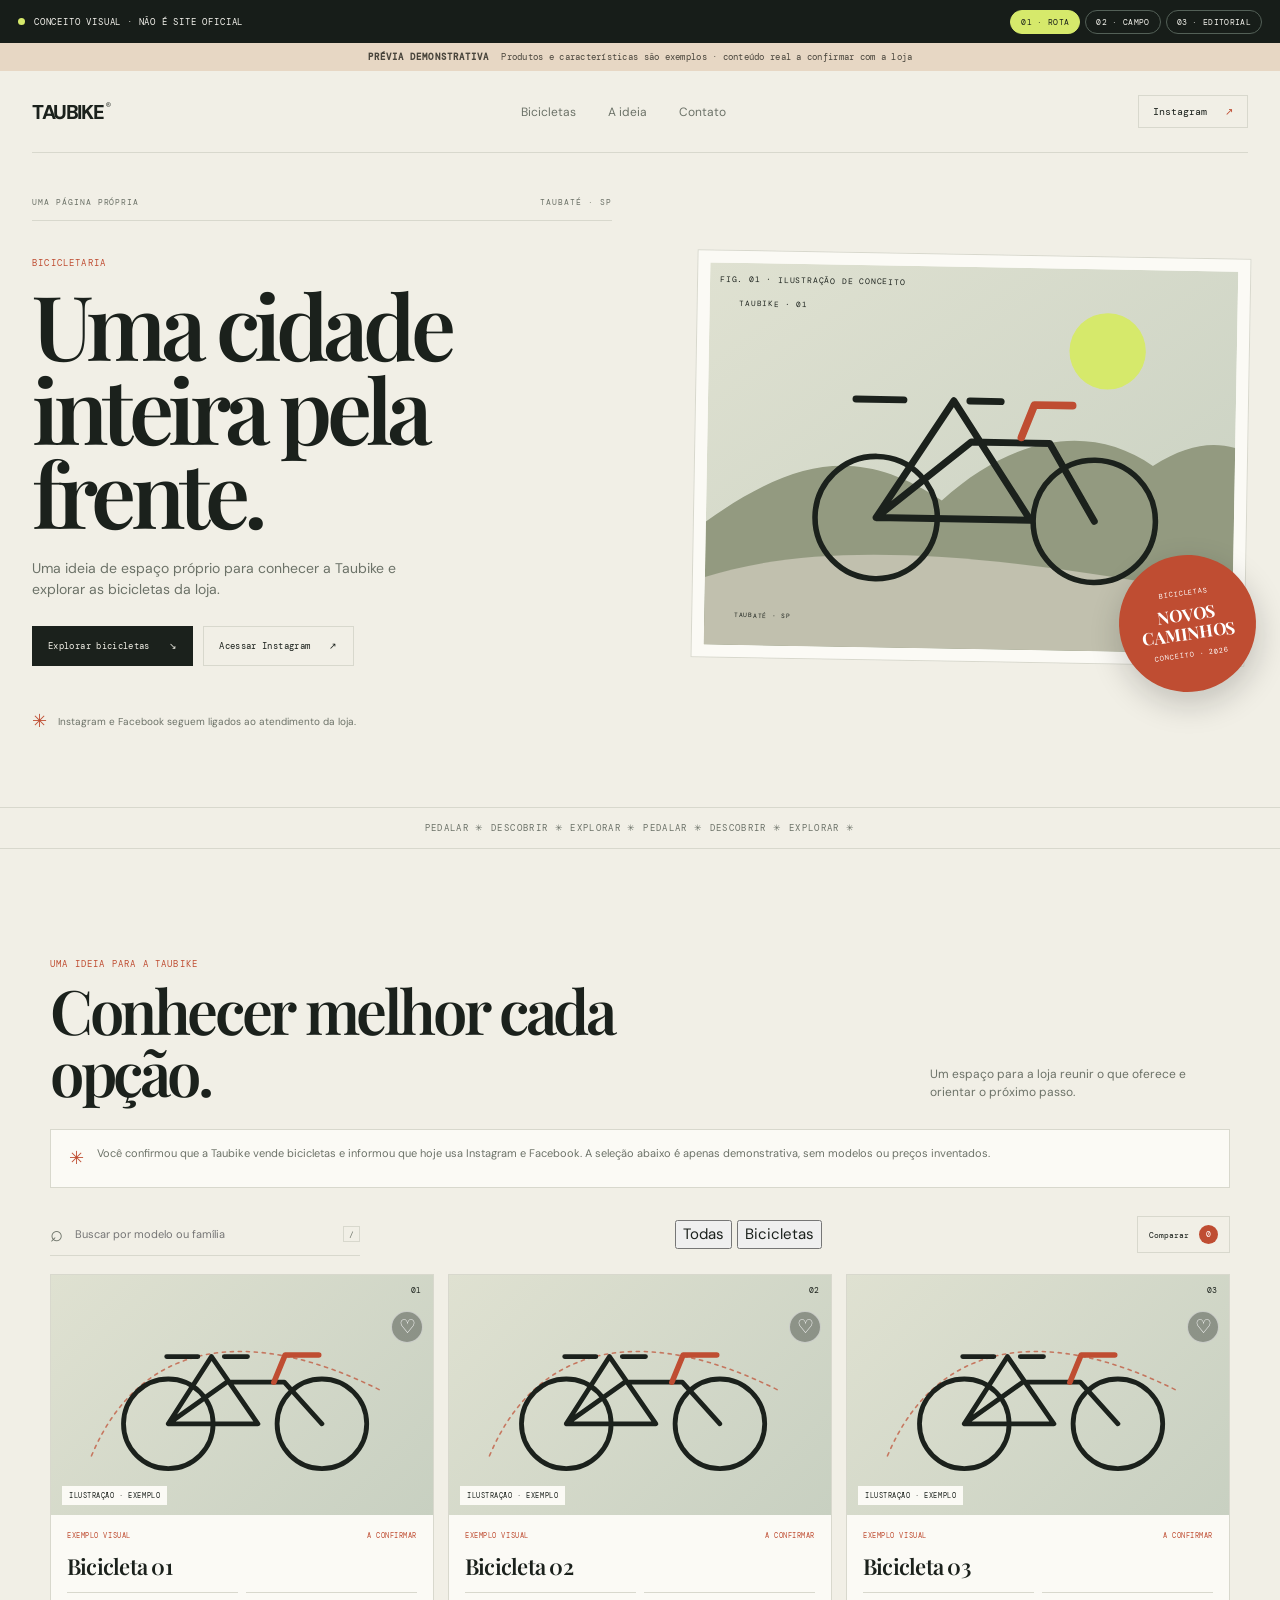
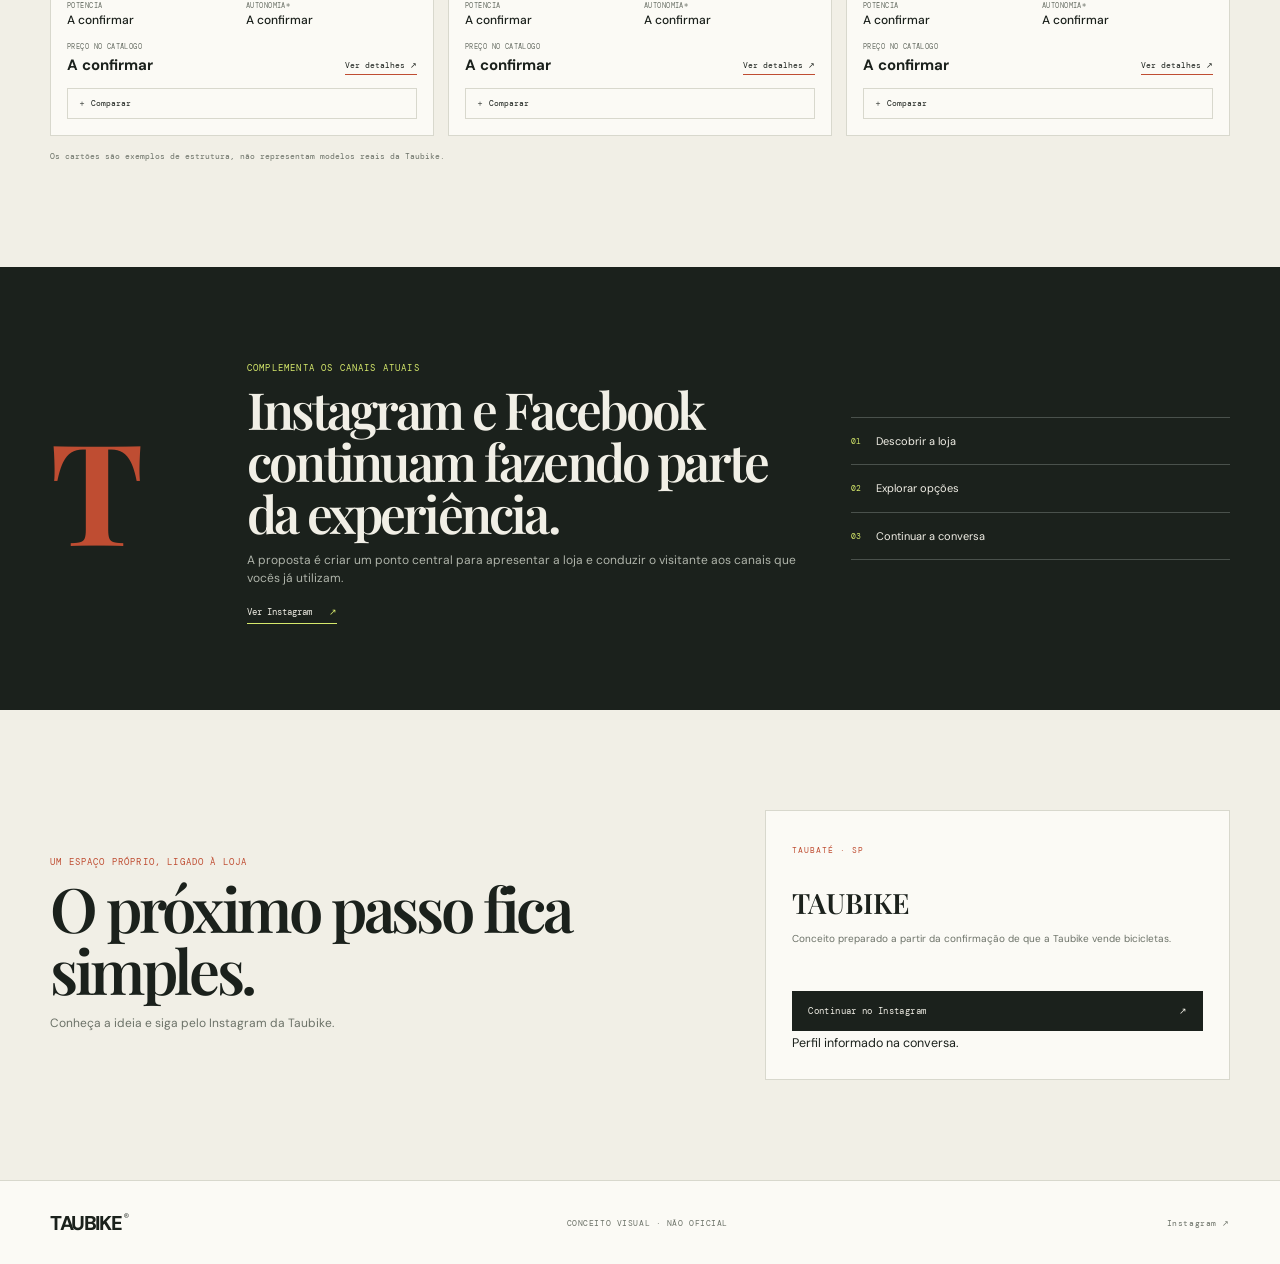
==== index.html @ 094110fe "Publish concept preview" ====
<!doctype html>
<html lang="pt-BR">
<head>
  <meta charset="utf-8"><meta name="robots" content="noindex,nofollow"><meta name="viewport" content="width=device-width, initial-scale=1">
  <meta name="theme-color" content="#e9e6db">
  <meta name="description" content="Conceito demonstrativo para uma presença digital própria da Taubike. Produtos e serviços a confirmar com a loja.">
  <title>Taubike — conceito digital</title>
  <link rel="stylesheet" href="site.css">
</head>
<body data-lead="taubike">
  <div id="app"></div>
  <script src="app.js" defer></script>
</body>
</html>
---- site.css ----
@import url('https://fonts.googleapis.com/css2?family=DM+Mono:wght@400;500&family=DM+Sans:wght@400;500;600;700&family=Manrope:wght@400;500;600;700;800&family=Playfair+Display:wght@500;600;700&display=swap');
:root{--ink:#1b211c;--muted:#6c7268;--paper:#f1efe6;--surface:#fbfaf5;--line:#d8d8cd;--accent:#bf4d32;--lime:#d6e96b;--scene-a:#dfe1d1;--scene-b:#c8d0c1;--hill:#939a80;--ground:#c1c0ae;--serif:'Playfair Display',Georgia,serif;--sans:'DM Sans',Arial,sans-serif;--mono:'DM Mono',monospace}*{box-sizing:border-box}html{scroll-behavior:smooth}body{margin:0;background:var(--paper);color:var(--ink);font:15px/1.5 var(--sans)}body[data-theme="1"]{--ink:#edf0e8;--muted:#abb4a9;--paper:#161b19;--surface:#202725;--line:#3c4540;--accent:#d6e96b;--scene-a:#414a40;--scene-b:#202723;--hill:#5d6b5b;--ground:#303a34;--serif:'Manrope',Arial,sans-serif}body[data-theme="2"]{--ink:#24251f;--muted:#73756d;--paper:#f8f6ef;--surface:#fffefa;--line:#deddd3;--accent:#b45239;--scene-a:#eee0cc;--scene-b:#d1d9cc;--hill:#a0a38e;--ground:#d8d4c7;--serif:Georgia,serif}a{color:inherit;text-decoration:none}button,input{font:inherit}button{color:inherit}.concept-bar{min-height:43px;background:#171d19;color:#f4f3ed;padding:7px max(18px,calc((100% - 1280px)/2));display:flex;justify-content:space-between;align-items:center;gap:14px;font:9px var(--mono);letter-spacing:.09em}.concept-bar>span{display:flex;align-items:center;gap:9px}.concept-bar i{display:inline-block;width:7px;height:7px;border-radius:50%;background:var(--lime)}.directions{display:flex;gap:5px}.directions button{border:1px solid #536057;border-radius:99px;background:transparent;color:#f4f3ed;padding:6px 10px;font:8px var(--mono);letter-spacing:.04em;cursor:pointer}.directions button[aria-pressed="true"]{background:var(--lime);border-color:var(--lime);color:#19201a}.concept-note{background:#e7d7c4;color:#49453c;display:flex;justify-content:center;gap:12px;padding:8px 12px;text-align:center;font:9px var(--mono);letter-spacing:.03em}.concept-note strong{letter-spacing:.12em}.site-header{width:min(1280px,calc(100% - 64px));height:82px;margin:auto;border-bottom:1px solid var(--line);display:flex;align-items:center;justify-content:space-between}.wordmark{font:800 20px var(--sans);letter-spacing:-.07em}.wordmark sup{font:8px var(--mono);vertical-align:top;margin-left:3px}.site-header nav{display:flex;gap:32px;color:var(--muted);font-size:12px}.site-header nav a:hover,.footer a:hover{color:var(--accent)}.social-link{border:1px solid var(--line);padding:9px 14px;font:10px var(--mono)}.social-link span{color:var(--accent);margin-left:12px}.menu-button{display:none;border:0;background:transparent;font-size:21px}.hero{width:min(1280px,calc(100% - 64px));min-height:610px;margin:auto;padding:44px 0 72px;display:grid;grid-template-columns:1fr 1fr;gap:56px;align-items:center}.hero-kicker{display:flex;justify-content:space-between;gap:15px;border-bottom:1px solid var(--line);padding-bottom:13px;color:var(--muted);font:8px var(--mono);letter-spacing:.12em}.eyebrow{font:9px var(--mono);letter-spacing:.13em;color:var(--accent)}.hero-copy>.eyebrow{margin:36px 0 13px}.hero h1{font:600 clamp(56px,7vw,94px)/.94 var(--serif);letter-spacing:-.065em;margin:0}.hero-intro{color:var(--muted);font-size:14px;max-width:420px;margin:23px 0 26px}.hero-actions{display:flex;flex-wrap:wrap;gap:10px}.button{display:inline-flex;align-items:center;justify-content:space-between;gap:19px;padding:13px 15px;font:9px var(--mono);letter-spacing:.04em}.button.dark{background:var(--ink);color:var(--paper);border:1px solid var(--ink)}.button.dark:hover{background:var(--accent);border-color:var(--accent);color:white}.button.outline{border:1px solid var(--line)}.button.outline:hover{border-color:var(--accent);color:var(--accent)}.hero-caption{max-width:350px;margin-top:42px;display:flex;align-items:center;gap:11px;color:var(--muted);font-size:10px}.hero-caption span:first-child{color:var(--accent);font-size:18px}.hero-scene{position:relative;padding:14px 0 30px 26px}.scene-frame{position:relative;background:var(--surface);padding:12px;border:1px solid var(--line);transform:rotate(1deg)}.scene-frame svg{display:block;width:100%;height:auto}.sun{fill:var(--lime)}.hills{fill:var(--hill)}.ground{fill:var(--ground)}.bike{fill:none;stroke:var(--ink);stroke-width:10;stroke-linecap:round;stroke-linejoin:round}.bike circle{fill:none;stroke:var(--ink);stroke-width:8}.bike-accent{stroke:var(--accent);stroke-width:11;stroke-linecap:round}.scene-label,.scene-sub{font:11px var(--mono);letter-spacing:1px;fill:var(--ink)}.scene-sub{font-size:9px}.scene-index{position:absolute;left:22px;top:23px;font:8px var(--mono);letter-spacing:.1em}.roundel{position:absolute;right:-8px;bottom:0;width:137px;height:137px;background:var(--accent);color:#fff;border-radius:50%;display:flex;flex-direction:column;align-items:center;justify-content:center;text-align:center;transform:rotate(-8deg);box-shadow:0 12px 32px #1113}.roundel small{font:7px var(--mono);letter-spacing:.14em}.roundel b{white-space:pre-line;font:700 17px/1.1 var(--serif);margin:8px}.ticker{white-space:nowrap;overflow:hidden;border-block:1px solid var(--line);padding:14px;text-align:center;color:var(--muted);font:9px var(--mono);letter-spacing:.15em}.models{width:min(1180px,calc(100% - 64px));margin:auto;padding:100px 0 105px}.section-top{display:flex;justify-content:space-between;gap:40px;align-items:end;margin-bottom:25px}.section-top h2,.story-copy h2,.contact h2{font:600 clamp(38px,4.8vw,62px)/1.02 var(--serif);letter-spacing:-.055em;margin:9px 0 0;max-width:680px}.section-top>p{max-width:300px;color:var(--muted);font-size:12px;margin:0 0 3px}.factual-note{display:flex;gap:13px;background:var(--surface);border:1px solid var(--line);padding:15px 18px;margin-bottom:25px}.factual-note>span{color:var(--accent);font-size:18px}.factual-note p{margin:0;color:var(--muted);font-size:11px;max-width:960px}.search{display:flex;align-items:center;gap:10px;width:min(350px,100%);border-bottom:1px solid var(--line);padding:8px 0;margin:0 0 18px;color:var(--muted)}.search>span{font:22px Georgia}.search input{background:transparent;color:var(--ink);border:0;outline:0;width:100%;font-size:11px}.search kbd{font:8px var(--mono);border:1px solid var(--line);padding:2px 5px}.product-grid{display:grid;grid-template-columns:repeat(3,1fr);gap:14px}.product-card{min-width:0;background:var(--surface);border:1px solid var(--line)}.product-card[hidden]{display:none}.product-art{height:230px;position:relative;display:grid;place-items:center;overflow:hidden;background:linear-gradient(135deg,var(--scene-a),var(--scene-b))}.product-art svg{width:92%;max-height:200px;fill:none;stroke:var(--ink);stroke-width:6;stroke-linecap:round;stroke-linejoin:round}.product-art .orbit{stroke:var(--accent);stroke-width:2;stroke-dasharray:4 6;opacity:.7}.product-art .frame{stroke-width:6}.product-art .detail{stroke:var(--accent);stroke-width:7}.art-2{background:linear-gradient(145deg,#e6d7c7,#c8d0c1)}.art-3{background:linear-gradient(135deg,#e9e2d4,#d9ccc0)}.art-label,.product-number{position:absolute;font:7px var(--mono);letter-spacing:.08em;color:var(--ink)}.art-label{left:12px;bottom:10px;background:var(--surface);padding:5px 7px}.product-number{right:11px;top:10px}.product-info{padding:17px}.product-meta{display:flex;justify-content:space-between;gap:8px;color:var(--accent);font:7px var(--mono);letter-spacing:.09em}.product-info h3{font:600 22px/1.12 var(--serif);letter-spacing:-.035em;margin:17px 0 8px}.product-info p{font-size:10px;color:var(--muted);min-height:45px}.product-info>a,.story-copy>a{display:inline-flex;gap:17px;border-bottom:1px solid var(--accent);padding:5px 0;font:9px var(--mono)}.product-info>a span,.story-copy>a span{color:var(--accent)}.fine-print{margin:14px 0 0;color:var(--muted);font:8px/1.5 var(--mono)}.story{background:var(--ink);color:var(--paper);padding:86px 0}.story-inner{width:min(1180px,calc(100% - 64px));margin:auto;display:grid;grid-template-columns:.34fr 1.2fr .8fr;gap:36px;align-items:center}.story-mark{font:700 clamp(78px,11vw,150px)/1 var(--serif);letter-spacing:-.12em;color:var(--accent)}.story-copy .eyebrow{color:var(--lime)}.story-copy h2{font-size:clamp(34px,4vw,52px)}.story-copy>p:not(.eyebrow){color:#afb4aa;font-size:12px;max-width:550px}.story-copy>a{border-color:var(--lime)}.story-copy>a span{color:var(--lime)}.steps{border-top:1px solid #4a514c}.steps>div{padding:15px 0;border-bottom:1px solid #4a514c;display:flex;gap:15px;align-items:center;font-size:11px}.steps b{font:8px var(--mono);color:var(--lime)}.contact{width:min(1180px,calc(100% - 64px));margin:auto;padding:100px 0;display:grid;grid-template-columns:1fr .72fr;gap:70px;align-items:center}.contact h2{max-width:580px}.contact>div:first-child>p:last-child{font-size:12px;color:var(--muted)}.contact-card{background:var(--surface);border:1px solid var(--line);padding:26px}.contact-card>span{font:8px var(--mono);letter-spacing:.12em;color:var(--accent)}.contact-card h3{font:600 28px var(--serif);margin:24px 0 5px}.contact-card>p{min-height:40px;color:var(--muted);font-size:10px}.contact-card .button{width:100%;margin-top:10px}.footer{min-height:84px;background:var(--surface);border-top:1px solid var(--line);padding:15px max(32px,calc((100% - 1180px)/2));display:flex;justify-content:space-between;align-items:center;gap:12px}.footer>span,.footer>a:last-child{font:8px var(--mono);letter-spacing:.07em;color:var(--muted)}
body[data-theme="1"] .hero{grid-template-columns:.92fr 1.08fr}body[data-theme="1"] .scene-frame{transform:none;border:0;padding:0}body[data-theme="1"] .roundel{border-radius:2px;transform:none;right:10px;bottom:-17px}body[data-theme="1"] .product-card{overflow:hidden;border-radius:3px}body[data-theme="1"] .story{background:#252d28}body[data-theme="2"] .hero{grid-template-columns:1.12fr .88fr}body[data-theme="2"] .scene-frame{transform:rotate(-1deg)}body[data-theme="2"] .roundel{background:var(--lime);color:#283021;transform:none}body[data-theme="2"] .story{background:#e4e0d4;color:#23251f}body[data-theme="2"] .steps,body[data-theme="2"] .steps>div{border-color:var(--line)}body[data-theme="2"] .story-copy>p:not(.eyebrow){color:var(--muted)}body[data-theme="2"] .story-copy>a{color:var(--ink)}body[data-theme="2"] .story-copy>a span{color:var(--accent)}body[data-theme="2"] .steps b{color:var(--accent)}
@media(max-width:900px){.site-header,.hero{width:calc(100% - 42px)}.hero{grid-template-columns:1fr;gap:18px;padding-block:40px 55px}.hero-copy{max-width:700px}.hero-scene{width:92%;max-width:660px;margin-left:auto;padding-left:10px}.story-inner{grid-template-columns:.25fr 1fr;gap:20px}.steps{grid-column:2}.contact{gap:36px}.section-top h2{max-width:520px}}
@media(max-width:600px){.concept-bar{padding:9px 12px;align-items:flex-start;flex-direction:column;gap:8px;font-size:8px}.directions{display:grid;grid-template-columns:repeat(3,1fr);width:100%}.directions button{font-size:7px;padding:7px 3px}.concept-note{font-size:8px;line-height:1.4;align-items:flex-start}.concept-note strong{white-space:nowrap}.site-header,.hero{width:calc(100% - 32px)}.site-header{height:66px}.site-header nav{display:none;position:absolute;z-index:5;top:145px;left:16px;right:16px;background:var(--surface);padding:17px;border:1px solid var(--line);flex-direction:column;gap:15px}.site-header nav.open{display:flex}.social-link{margin-left:auto;margin-right:12px;padding:8px 9px;font-size:8px}.menu-button{display:block}.hero{padding-block:31px 42px;gap:8px}.hero-kicker{font-size:7px}.hero-copy>.eyebrow{margin-top:27px;font-size:8px}.hero h1{font-size:clamp(47px,14vw,72px)}.hero-intro{font-size:12px;max-width:330px}.button{padding:11px;font-size:8px;gap:10px}.hero-caption{font-size:9px;margin-top:23px}.hero-scene{width:100%;padding:13px 5px 31px 0}.roundel{width:106px;height:106px}.roundel b{font-size:13px}.scene-index{font-size:6px}.models{width:calc(100% - 32px);padding:68px 0 74px}.section-top{display:block}.section-top h2,.story-copy h2,.contact h2{font-size:clamp(34px,10vw,48px)}.section-top>p{margin-top:13px}.factual-note{padding:12px;gap:8px}.factual-note p{font-size:9px}.product-grid{grid-template-columns:1fr;gap:12px}.product-art{height:210px}.product-info p{min-height:0}.story{padding:65px 0}.story-inner{width:calc(100% - 32px);grid-template-columns:1fr;gap:13px}.story-mark{font-size:78px}.steps{grid-column:auto;margin-top:12px}.contact{width:calc(100% - 32px);padding:68px 0;grid-template-columns:1fr;gap:23px}.contact-card{padding:20px}.footer{min-height:0;flex-wrap:wrap;padding:18px 16px}.footer>span{width:100%;order:3;font-size:7px}}
@media(prefers-reduced-motion:reduce){*,*::before,*::after{scroll-behavior:auto!important;animation-duration:.01ms!important;animation-iteration-count:1!important;transition-duration:.01ms!important}}
.catalog-tools{display:flex;align-items:center;justify-content:space-between;gap:16px;margin:15px 0 18px}.catalog-tools .search{margin:0;flex:1;max-width:310px}.filters{display:flex;gap:5px;flex-wrap:wrap}.compare-open{border:1px solid var(--line);background:transparent;padding:8px 11px;font:8px var(--mono);cursor:pointer}.compare-open span{display:inline-grid;place-items:center;background:var(--accent);color:#fff;width:19px;height:19px;border-radius:50%;margin-left:5px}.product-visual{height:240px;position:relative;display:grid;place-items:center;overflow:hidden;background:linear-gradient(135deg,var(--scene-a),var(--scene-b))}.product-visual>img{width:100%;height:100%;object-fit:cover;transition:transform .5s}.product-card:hover .product-visual>img{transform:scale(1.035)}.product-visual>svg{width:90%;max-height:200px;fill:none;stroke:var(--ink);stroke-width:6;stroke-linecap:round;stroke-linejoin:round}.product-visual .orbit{stroke:var(--accent);stroke-width:2;stroke-dasharray:4 6;opacity:.7}.product-visual .frame{stroke-width:6}.product-visual .detail{stroke:var(--accent);stroke-width:7}.product-number{position:absolute;right:11px;top:10px;font:8px var(--mono);color:#fff;text-shadow:0 1px 6px #000}.product-visual:not(.has-image) .product-number{color:var(--ink);text-shadow:none}.art-label{position:absolute;left:11px;bottom:10px;background:var(--surface);color:var(--ink);padding:5px 7px;font:7px var(--mono);letter-spacing:.08em}.favorite{position:absolute;right:10px;top:36px;width:32px;height:32px;border:1px solid #ffffff88;border-radius:50%;background:#171d195c;color:#fff;font-size:19px;line-height:1;cursor:pointer}.favorite[aria-pressed="true"]{background:#bf4d32;border-color:#bf4d32}.product-meta{display:flex;justify-content:space-between;gap:8px;color:var(--accent);font:7px var(--mono);letter-spacing:.08em}.product-info{padding:16px}.product-info h3{font:600 22px/1.12 var(--serif);letter-spacing:-.035em;margin:14px 0 13px}.quick-specs{display:grid;grid-template-columns:1fr 1fr;gap:8px;margin-bottom:14px}.quick-specs span{display:flex;flex-direction:column;gap:2px;border-top:1px solid var(--line);padding-top:8px}.quick-specs small,.product-bottom small{font:7px var(--mono);letter-spacing:.06em;color:var(--muted)}.quick-specs b{font:500 12px var(--sans)}.product-bottom{display:flex;justify-content:space-between;align-items:end;gap:8px}.product-bottom>div{display:flex;flex-direction:column;gap:4px}.product-bottom strong{font:700 15px var(--sans)}.detail-button{border:0;border-bottom:1px solid var(--accent);background:transparent;padding:4px 0;font:8px var(--mono);cursor:pointer}.compare-check{width:100%;border:1px solid var(--line);background:transparent;padding:9px 10px;margin-top:13px;text-align:left;font:8px var(--mono);cursor:pointer}.compare-check.selected{background:var(--ink);border-color:var(--ink);color:var(--paper)}.compare-dock{position:fixed;z-index:10;bottom:15px;left:50%;transform:translateX(-50%);display:flex;align-items:center;gap:12px;background:var(--ink);color:var(--paper);padding:9px 12px 9px 17px;box-shadow:0 12px 35px #1015103d;font:9px var(--mono);white-space:nowrap}.compare-dock[hidden],.compare-shade[hidden]{display:none}.compare-dock button{border:1px solid #788074;background:transparent;color:inherit;padding:7px 10px;font:8px var(--mono);cursor:pointer}.compare-dock button:last-child{border:0;font-size:17px;padding:2px 6px}.compare-shade{position:fixed;z-index:11;inset:0;background:#0b100dc2}.compare-panel{position:fixed;z-index:12;top:0;right:0;bottom:0;width:min(630px,100%);background:var(--surface);border-left:1px solid var(--line);padding:25px;transform:translateX(102%);transition:transform .25s ease;display:flex;flex-direction:column;overflow:auto}.compare-panel.open{transform:translateX(0)}.panel-head{display:flex;justify-content:space-between;align-items:start;border-bottom:1px solid var(--line);padding-bottom:17px}.panel-head small{font:8px var(--mono);color:var(--accent);letter-spacing:.12em}.panel-head h2{font:600 34px var(--serif);margin:8px 0 0}.panel-head button{border:1px solid var(--line);background:transparent;width:34px;height:34px;font-size:19px;cursor:pointer}.compare-content{overflow:auto;flex:1}.compare-table{margin-top:16px;min-width:450px}.compare-row{display:grid;grid-template-columns:120px repeat(3,minmax(90px,1fr));border-bottom:1px solid var(--line)}.compare-row>*{padding:12px 8px;font-size:10px}.compare-row>span:first-child{font:7px var(--mono);color:var(--muted);letter-spacing:.05em}.compare-head-row{color:var(--accent);font:8px var(--mono)}.empty-compare{padding:20px 0;color:var(--muted);font-size:12px}.panel-bottom{border-top:1px solid var(--line);padding-top:14px}.panel-bottom p{font-size:10px;color:var(--muted)}.panel-bottom .button{width:100%}.detail-dialog{width:min(850px,calc(100% - 30px));max-height:calc(100% - 30px);padding:30px;background:var(--surface);color:var(--ink);border:1px solid var(--line)}.detail-dialog::backdrop{background:#0b100dc4}.dialog-close{float:right;width:34px;height:34px;border:1px solid var(--line);background:transparent;font-size:20px;cursor:pointer}.dialog-layout{display:grid;grid-template-columns:.88fr 1fr;gap:28px;align-items:center}.dialog-product-image{width:100%;aspect-ratio:1/1;object-fit:cover}.dialog-illustration{aspect-ratio:1/1;display:grid;place-items:center;background:var(--scene-a);color:var(--muted);font:10px var(--mono)}.dialog-layout h2{font:600 42px var(--serif);margin:8px 0}.dialog-price{font:700 20px var(--sans);margin:0}.dialog-price small{display:block;font:8px var(--mono);color:var(--muted);margin-top:3px}.dialog-specs{display:grid;grid-template-columns:1fr 1fr;gap:9px 15px;margin:20px 0}.dialog-specs div{border-top:1px solid var(--line);padding-top:7px;display:flex;flex-direction:column;gap:3px}.dialog-specs span,.dialog-source{font:8px var(--mono);color:var(--muted)}.dialog-specs b{font-size:11px}.dialog-description{font-size:10px;color:var(--muted)}.dialog-source{line-height:1.6}.dialog-layout .button{margin-top:8px}.product-card[hidden]{display:none}
@media(max-width:900px){.catalog-tools{flex-wrap:wrap}.catalog-tools .search{max-width:none;flex-basis:100%}.filters{flex:1}.product-visual{height:215px}}
@media(max-width:600px){.catalog-tools{gap:10px}.filters{width:100%;order:2}.compare-open{order:3}.product-visual{height:225px}.product-info h3{font-size:21px}.compare-dock{bottom:8px;width:calc(100% - 16px);justify-content:space-between;gap:5px;padding:8px 10px;font-size:8px}.compare-dock button{font-size:7px}.compare-panel{padding:18px}.panel-head h2{font-size:29px}.compare-table{min-width:430px}.detail-dialog{padding:15px}.dialog-layout{grid-template-columns:1fr;gap:16px}.dialog-product-image,.dialog-illustration{max-height:265px;aspect-ratio:1.35/1;object-fit:cover}.dialog-layout h2{font-size:34px}.dialog-specs{margin:13px 0}}
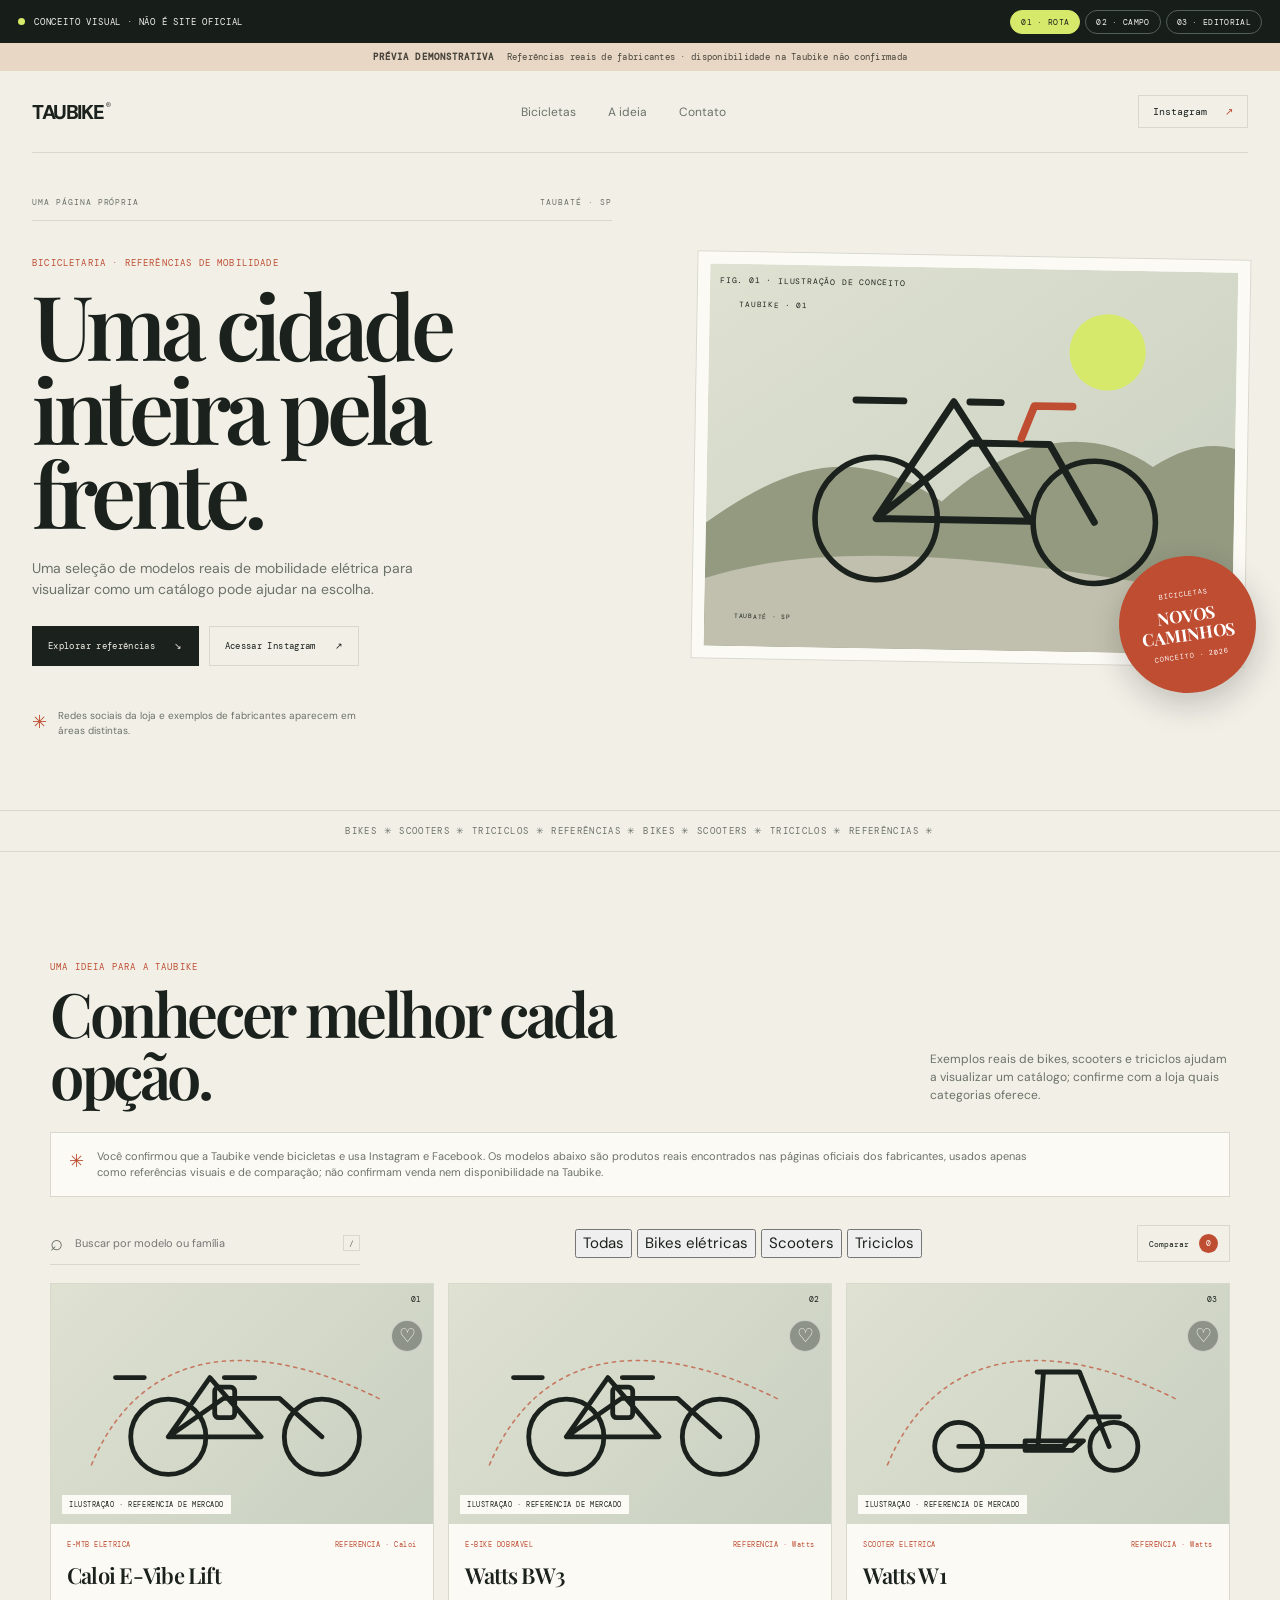
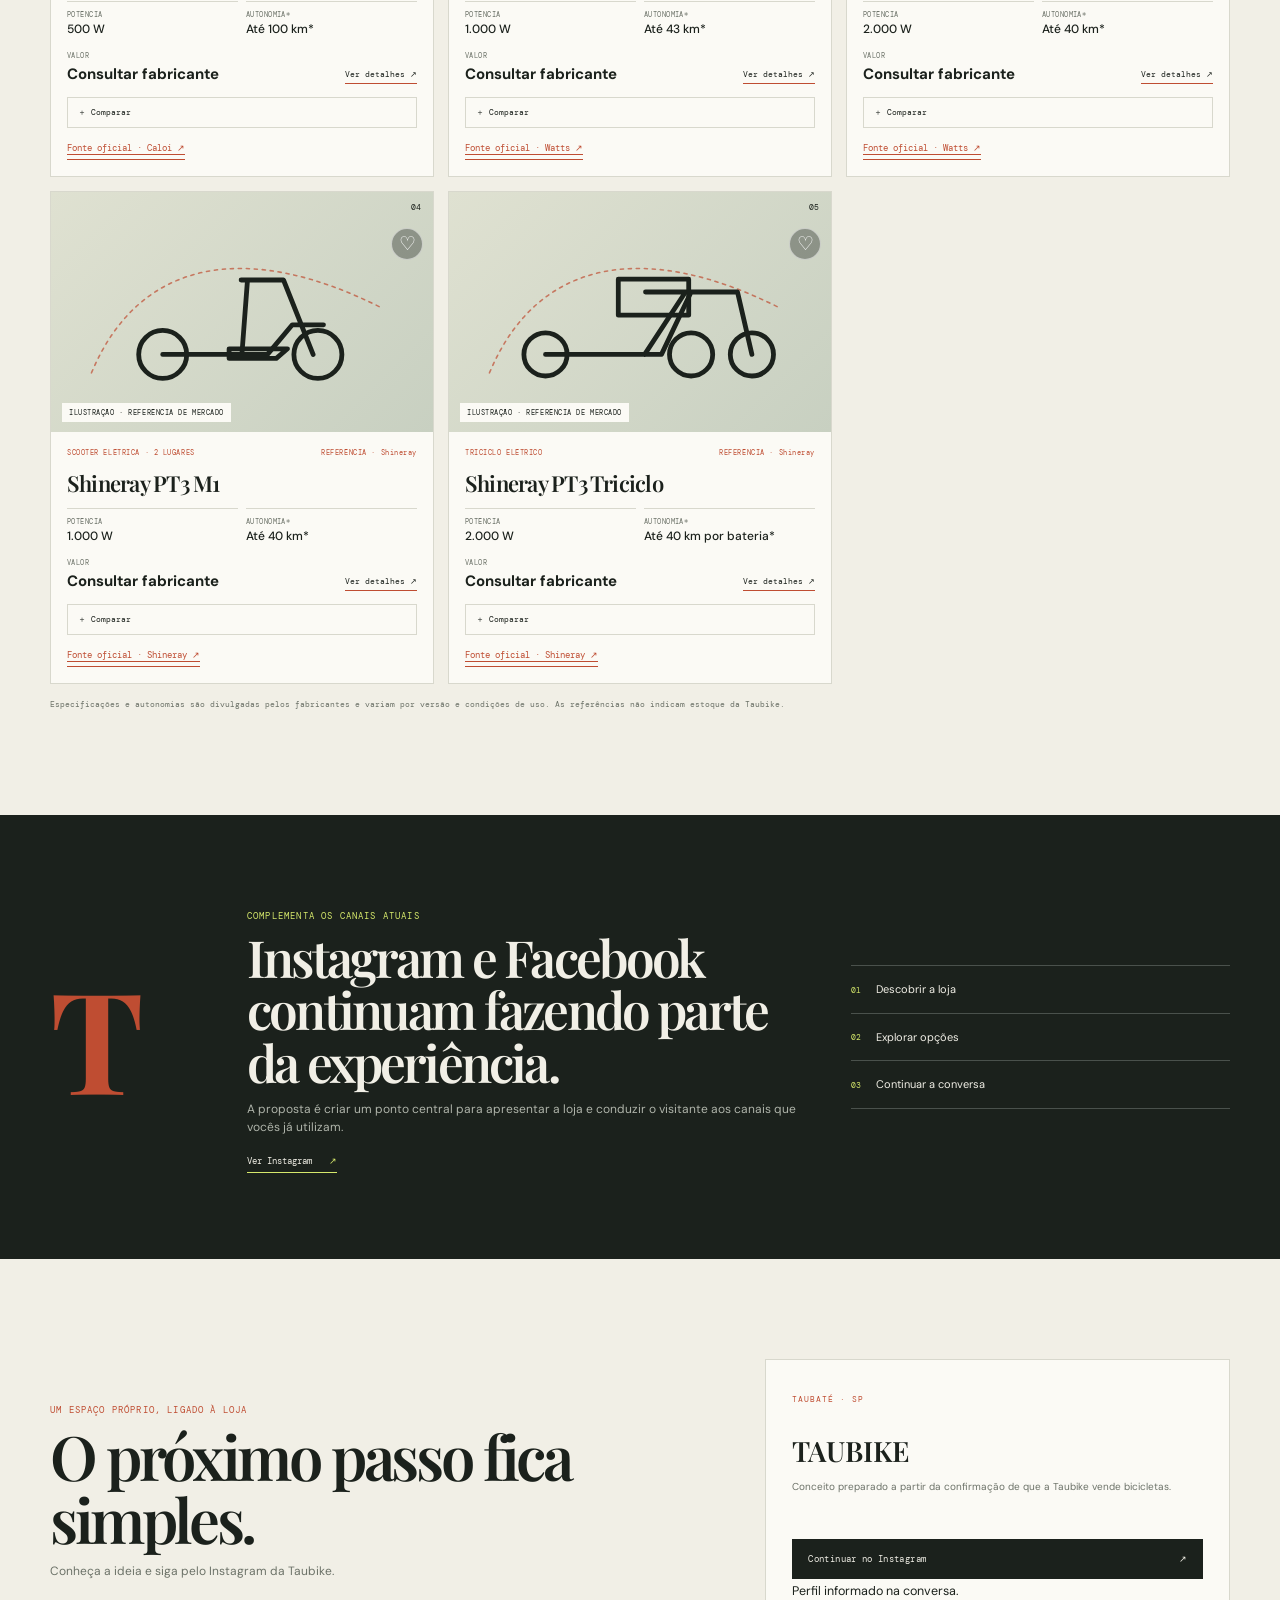
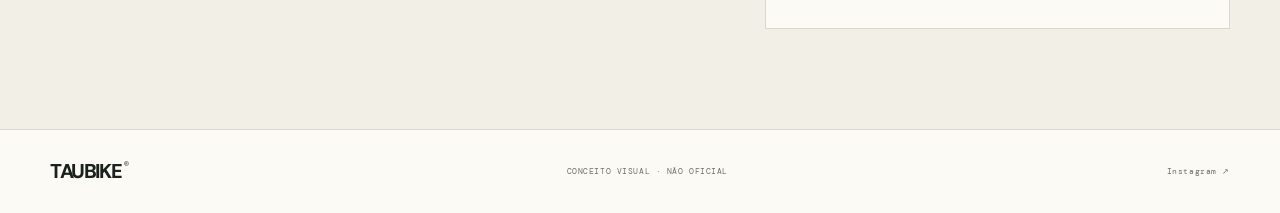
==== commit 78ac6055: "Add researched electric mobility references" ====
--- a/index.html
+++ b/index.html
@@ -5,10 +5,10 @@
   <meta name="theme-color" content="#e9e6db">
   <meta name="description" content="Conceito demonstrativo para uma presença digital própria da Taubike. Produtos e serviços a confirmar com a loja.">
   <title>Taubike — conceito digital</title>
-  <link rel="stylesheet" href="site.css">
+  <link rel="stylesheet" href="site.css?v=market-20261027">
 </head>
 <body data-lead="taubike">
   <div id="app"></div>
-  <script src="app.js" defer></script>
+  <script src="app.js?v=market-20261027" defer></script>
 </body>
 </html>
--- a/site.css
+++ b/site.css
@@ -7,3 +7,23 @@
 .catalog-tools{display:flex;align-items:center;justify-content:space-between;gap:16px;margin:15px 0 18px}.catalog-tools .search{margin:0;flex:1;max-width:310px}.filters{display:flex;gap:5px;flex-wrap:wrap}.compare-open{border:1px solid var(--line);background:transparent;padding:8px 11px;font:8px var(--mono);cursor:pointer}.compare-open span{display:inline-grid;place-items:center;background:var(--accent);color:#fff;width:19px;height:19px;border-radius:50%;margin-left:5px}.product-visual{height:240px;position:relative;display:grid;place-items:center;overflow:hidden;background:linear-gradient(135deg,var(--scene-a),var(--scene-b))}.product-visual>img{width:100%;height:100%;object-fit:cover;transition:transform .5s}.product-card:hover .product-visual>img{transform:scale(1.035)}.product-visual>svg{width:90%;max-height:200px;fill:none;stroke:var(--ink);stroke-width:6;stroke-linecap:round;stroke-linejoin:round}.product-visual .orbit{stroke:var(--accent);stroke-width:2;stroke-dasharray:4 6;opacity:.7}.product-visual .frame{stroke-width:6}.product-visual .detail{stroke:var(--accent);stroke-width:7}.product-number{position:absolute;right:11px;top:10px;font:8px var(--mono);color:#fff;text-shadow:0 1px 6px #000}.product-visual:not(.has-image) .product-number{color:var(--ink);text-shadow:none}.art-label{position:absolute;left:11px;bottom:10px;background:var(--surface);color:var(--ink);padding:5px 7px;font:7px var(--mono);letter-spacing:.08em}.favorite{position:absolute;right:10px;top:36px;width:32px;height:32px;border:1px solid #ffffff88;border-radius:50%;background:#171d195c;color:#fff;font-size:19px;line-height:1;cursor:pointer}.favorite[aria-pressed="true"]{background:#bf4d32;border-color:#bf4d32}.product-meta{display:flex;justify-content:space-between;gap:8px;color:var(--accent);font:7px var(--mono);letter-spacing:.08em}.product-info{padding:16px}.product-info h3{font:600 22px/1.12 var(--serif);letter-spacing:-.035em;margin:14px 0 13px}.quick-specs{display:grid;grid-template-columns:1fr 1fr;gap:8px;margin-bottom:14px}.quick-specs span{display:flex;flex-direction:column;gap:2px;border-top:1px solid var(--line);padding-top:8px}.quick-specs small,.product-bottom small{font:7px var(--mono);letter-spacing:.06em;color:var(--muted)}.quick-specs b{font:500 12px var(--sans)}.product-bottom{display:flex;justify-content:space-between;align-items:end;gap:8px}.product-bottom>div{display:flex;flex-direction:column;gap:4px}.product-bottom strong{font:700 15px var(--sans)}.detail-button{border:0;border-bottom:1px solid var(--accent);background:transparent;padding:4px 0;font:8px var(--mono);cursor:pointer}.compare-check{width:100%;border:1px solid var(--line);background:transparent;padding:9px 10px;margin-top:13px;text-align:left;font:8px var(--mono);cursor:pointer}.compare-check.selected{background:var(--ink);border-color:var(--ink);color:var(--paper)}.compare-dock{position:fixed;z-index:10;bottom:15px;left:50%;transform:translateX(-50%);display:flex;align-items:center;gap:12px;background:var(--ink);color:var(--paper);padding:9px 12px 9px 17px;box-shadow:0 12px 35px #1015103d;font:9px var(--mono);white-space:nowrap}.compare-dock[hidden],.compare-shade[hidden]{display:none}.compare-dock button{border:1px solid #788074;background:transparent;color:inherit;padding:7px 10px;font:8px var(--mono);cursor:pointer}.compare-dock button:last-child{border:0;font-size:17px;padding:2px 6px}.compare-shade{position:fixed;z-index:11;inset:0;background:#0b100dc2}.compare-panel{position:fixed;z-index:12;top:0;right:0;bottom:0;width:min(630px,100%);background:var(--surface);border-left:1px solid var(--line);padding:25px;transform:translateX(102%);transition:transform .25s ease;display:flex;flex-direction:column;overflow:auto}.compare-panel.open{transform:translateX(0)}.panel-head{display:flex;justify-content:space-between;align-items:start;border-bottom:1px solid var(--line);padding-bottom:17px}.panel-head small{font:8px var(--mono);color:var(--accent);letter-spacing:.12em}.panel-head h2{font:600 34px var(--serif);margin:8px 0 0}.panel-head button{border:1px solid var(--line);background:transparent;width:34px;height:34px;font-size:19px;cursor:pointer}.compare-content{overflow:auto;flex:1}.compare-table{margin-top:16px;min-width:450px}.compare-row{display:grid;grid-template-columns:120px repeat(3,minmax(90px,1fr));border-bottom:1px solid var(--line)}.compare-row>*{padding:12px 8px;font-size:10px}.compare-row>span:first-child{font:7px var(--mono);color:var(--muted);letter-spacing:.05em}.compare-head-row{color:var(--accent);font:8px var(--mono)}.empty-compare{padding:20px 0;color:var(--muted);font-size:12px}.panel-bottom{border-top:1px solid var(--line);padding-top:14px}.panel-bottom p{font-size:10px;color:var(--muted)}.panel-bottom .button{width:100%}.detail-dialog{width:min(850px,calc(100% - 30px));max-height:calc(100% - 30px);padding:30px;background:var(--surface);color:var(--ink);border:1px solid var(--line)}.detail-dialog::backdrop{background:#0b100dc4}.dialog-close{float:right;width:34px;height:34px;border:1px solid var(--line);background:transparent;font-size:20px;cursor:pointer}.dialog-layout{display:grid;grid-template-columns:.88fr 1fr;gap:28px;align-items:center}.dialog-product-image{width:100%;aspect-ratio:1/1;object-fit:cover}.dialog-illustration{aspect-ratio:1/1;display:grid;place-items:center;background:var(--scene-a);color:var(--muted);font:10px var(--mono)}.dialog-layout h2{font:600 42px var(--serif);margin:8px 0}.dialog-price{font:700 20px var(--sans);margin:0}.dialog-price small{display:block;font:8px var(--mono);color:var(--muted);margin-top:3px}.dialog-specs{display:grid;grid-template-columns:1fr 1fr;gap:9px 15px;margin:20px 0}.dialog-specs div{border-top:1px solid var(--line);padding-top:7px;display:flex;flex-direction:column;gap:3px}.dialog-specs span,.dialog-source{font:8px var(--mono);color:var(--muted)}.dialog-specs b{font-size:11px}.dialog-description{font-size:10px;color:var(--muted)}.dialog-source{line-height:1.6}.dialog-layout .button{margin-top:8px}.product-card[hidden]{display:none}
 @media(max-width:900px){.catalog-tools{flex-wrap:wrap}.catalog-tools .search{max-width:none;flex-basis:100%}.filters{flex:1}.product-visual{height:215px}}
 @media(max-width:600px){.catalog-tools{gap:10px}.filters{width:100%;order:2}.compare-open{order:3}.product-visual{height:225px}.product-info h3{font-size:21px}.compare-dock{bottom:8px;width:calc(100% - 16px);justify-content:space-between;gap:5px;padding:8px 10px;font-size:8px}.compare-dock button{font-size:7px}.compare-panel{padding:18px}.panel-head h2{font-size:29px}.compare-table{min-width:430px}.detail-dialog{padding:15px}.dialog-layout{grid-template-columns:1fr;gap:16px}.dialog-product-image,.dialog-illustration{max-height:265px;aspect-ratio:1.35/1;object-fit:cover}.dialog-layout h2{font-size:34px}.dialog-specs{margin:13px 0}}
+
+/* Market references: visually distinct from the store-confirmed catalog. */
+.market-references{margin-top:82px;padding-top:38px;border-top:1px solid var(--line)}
+.reference-grid{display:grid;grid-template-columns:repeat(3,minmax(0,1fr));gap:14px}
+.reference-card{background:var(--surface);border:1px solid var(--line);min-width:0}
+.reference-visual{height:190px;position:relative;display:grid;place-items:center;overflow:hidden;background:linear-gradient(135deg,var(--scene-a),var(--scene-b))}
+.reference-visual svg{width:88%;max-height:160px;fill:none;stroke:var(--ink);stroke-width:6;stroke-linecap:round;stroke-linejoin:round}
+.reference-visual .orbit{stroke:var(--accent);stroke-width:2;stroke-dasharray:4 6;opacity:.7}
+.reference-visual .battery{fill:var(--accent);stroke:none;opacity:.82}
+.reference-visual span{position:absolute;left:10px;right:10px;bottom:10px;padding:6px;background:var(--surface);font:7px var(--mono);letter-spacing:.05em;text-align:center}
+.reference-copy{padding:17px}
+.reference-copy .eyebrow{margin:0 0 9px}
+.reference-copy h3{font:600 22px/1.12 var(--serif);margin:0 0 9px}
+.reference-copy strong{font-size:11px}
+.reference-copy>p:not(.eyebrow){font-size:10px;color:var(--muted);line-height:1.55}
+.reference-copy>a,.source-link,.dialog-source a{display:inline-block;margin-top:6px;color:var(--accent);font:8px var(--mono);text-decoration:underline;text-underline-offset:3px}
+.source-link{margin:9px 0 0}
+.reference-card .reference-copy p{min-height:0}
+@media(max-width:900px){.reference-grid{grid-template-columns:repeat(2,minmax(0,1fr))}}
+@media(max-width:600px){.reference-grid{grid-template-columns:1fr}.reference-visual{height:215px}.market-references{margin-top:55px}}
